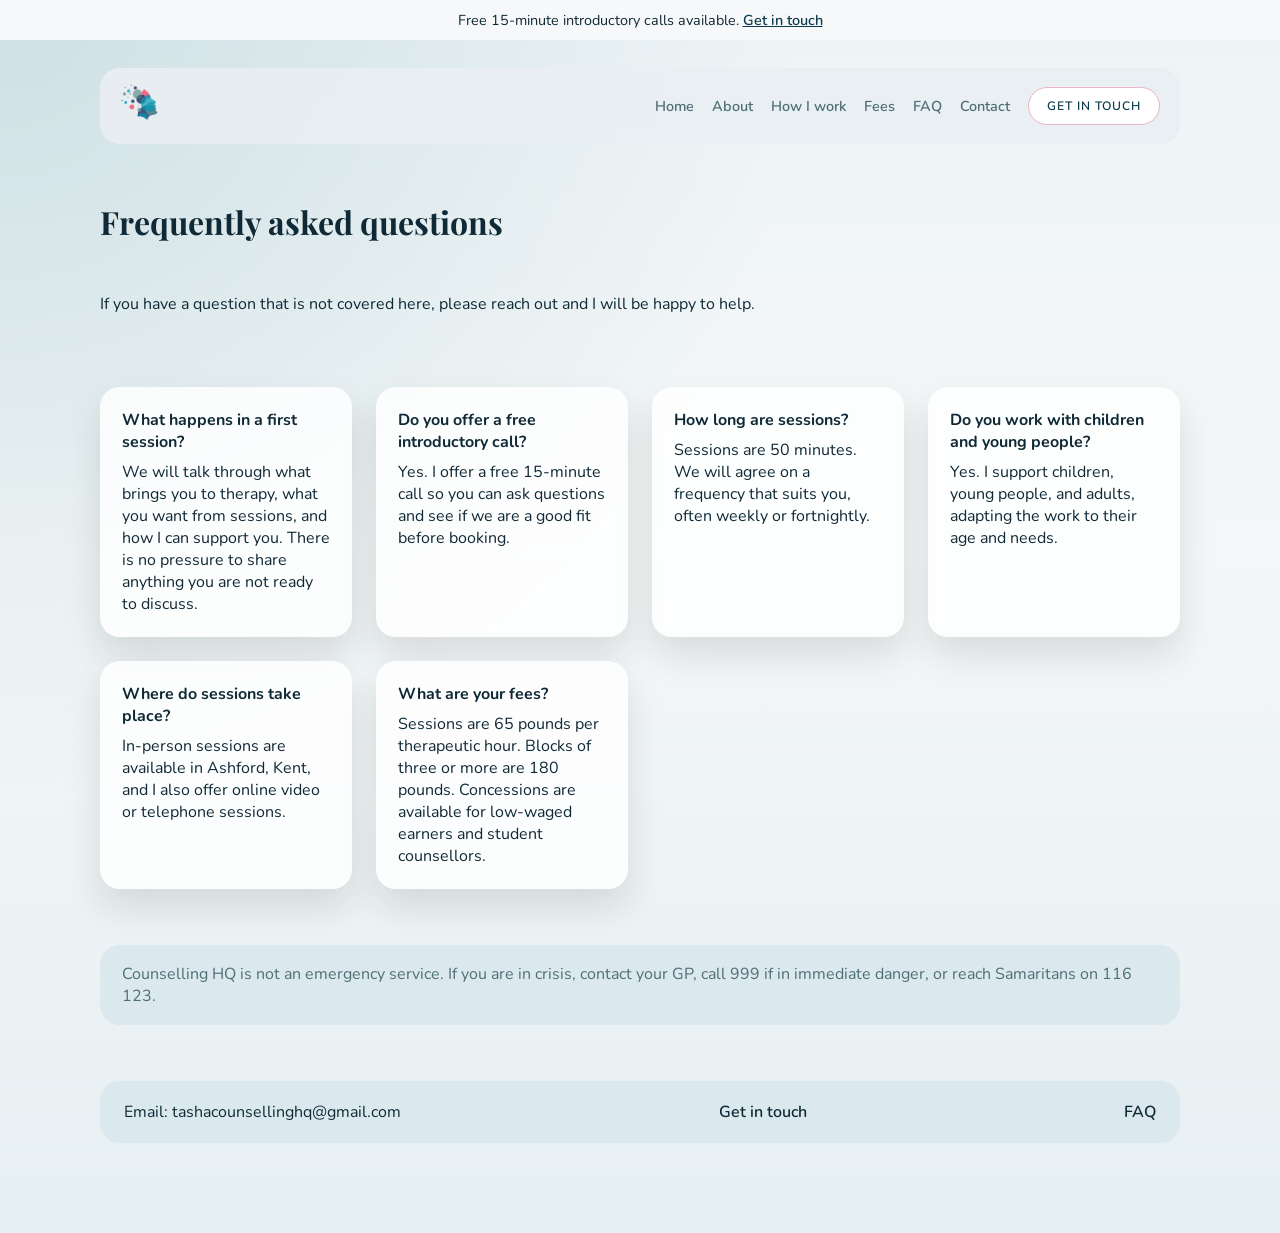
==== faq.html @ eb8c7143 "FAQ page" ====
<!doctype html>
<html lang="en">
  <head>
    <meta charset="utf-8" />
    <meta name="viewport" content="width=device-width, initial-scale=1" />
    <title>Counselling HQ - FAQ</title>
    <link rel="preconnect" href="https://fonts.googleapis.com" />
    <link rel="preconnect" href="https://fonts.gstatic.com" crossorigin />
    <link
      href="https://fonts.googleapis.com/css2?family=Playfair+Display:wght@500;600;700&family=Nunito:wght@300;400;600&display=swap"
      rel="stylesheet"
    />
    <link rel="stylesheet" href="css/style.css" />
  </head>
  <body>
    <div class="announcement">
      Free 15-minute introductory calls available. <a href="#">Get in touch</a>
    </div>

    <main class="page">
      <header>
        <a class="logo" href="index.html">
          <img src="images/logoImage.png" alt="Counselling HQ logo" />
        </a>
        <nav>
          <a href="index.html">Home</a>
          <a href="#">About</a>
          <a href="#">How I work</a>
          <a href="#">Fees</a>
          <a href="faq.html">FAQ</a>
          <a href="#">Contact</a>
          <a class="button" href="#">Get in touch</a>
        </nav>
      </header>

      <section class="section">
        <h1 class="section-title">Frequently asked questions</h1>
        <p>
          If you have a question that is not covered here, please reach out and I will be
          happy to help.
        </p>
      </section>

      <section class="section split">
        <div class="panel">
          <strong>What happens in a first session?</strong>
          We will talk through what brings you to therapy, what you want from sessions, and
          how I can support you. There is no pressure to share anything you are not ready to
          discuss.
        </div>
        <div class="panel">
          <strong>Do you offer a free introductory call?</strong>
          Yes. I offer a free 15-minute call so you can ask questions and see if we are a
          good fit before booking.
        </div>
        <div class="panel">
          <strong>How long are sessions?</strong>
          Sessions are 50 minutes. We will agree on a frequency that suits you, often weekly
          or fortnightly.
        </div>
        <div class="panel">
          <strong>Do you work with children and young people?</strong>
          Yes. I support children, young people, and adults, adapting the work to their age
          and needs.
        </div>
        <div class="panel">
          <strong>Where do sessions take place?</strong>
          In-person sessions are available in Ashford, Kent, and I also offer online video
          or telephone sessions.
        </div>
        <div class="panel">
          <strong>What are your fees?</strong>
          Sessions are 65 pounds per therapeutic hour. Blocks of three or more are 180
          pounds. Concessions are available for low-waged earners and student counsellors.
        </div>
      </section>

      <section class="note">
        Counselling HQ is not an emergency service. If you are in crisis, contact your GP,
        call 999 if in immediate danger, or reach Samaritans on 116 123.
      </section>

      <section class="cta-band">
        <span>Email: tashacounsellinghq@gmail.com</span>
        <a href="mailto:tashacounsellinghq@gmail.com">Get in touch</a>
        <a href="faq.html">FAQ</a>
      </section>
    </main>
  </body>
</html>
---- css/style.css ----
:root {
  color-scheme: light;
  --ink: #0f2a36;
  --muted: #4f6f78;
  --cream: #eef4f6;
  --sand: #dbe8ed;
  --olive: #0d3b4c;
  --stone: #9bc1c8;
  --blush: #e9b6c3;
  --shadow: 0 24px 50px rgba(15, 42, 54, 0.18);
  --radius: 26px;
}

* {
  box-sizing: border-box;
}

body {
  margin: 0;
  font-family: "Nunito", "Segoe UI", sans-serif;
  color: var(--ink);
  background:
    radial-gradient(circle at top left, rgba(155, 193, 200, 0.4), transparent 45%),
    linear-gradient(180deg, var(--cream) 0%, #f4f7f8 45%, #e6eff2 100%);
  min-height: 100vh;
}

.announcement {
  background: #f6f8f9;
  color: var(--ink);
  text-align: center;
  padding: 10px 16px;
  font-size: 0.9rem;
}

.announcement a {
  color: var(--olive);
  text-decoration: underline;
  font-weight: 600;
}

.page {
  max-width: 1120px;
  margin: 0 auto;
  padding: 28px 20px 90px;
  display: grid;
  gap: 56px;
}

header {
  display: flex;
  align-items: center;
  justify-content: space-between;
  gap: 18px;
  flex-wrap: wrap;
  background: rgba(233, 239, 242, 0.9);
  padding: 16px 20px;
  border-radius: 20px;
}

.logo {
  font-family: "Playfair Display", "Times New Roman", serif;
  letter-spacing: 0.08em;
  text-transform: uppercase;
  font-size: 0.95rem;
  text-decoration: none;
  color: var(--ink);
  display: inline-flex;
  align-items: center;
  gap: 12px;
}

.logo img {
  width: 44px;
  height: 44px;
  object-fit: contain;
}

nav {
  display: flex;
  align-items: center;
  gap: 18px;
  flex-wrap: wrap;
}

nav a {
  text-decoration: none;
  color: var(--muted);
  font-weight: 600;
  font-size: 0.9rem;
}

.button {
  padding: 10px 18px;
  border-radius: 999px;
  border: 1.5px solid var(--blush);
  font-weight: 600;
  letter-spacing: 0.08em;
  text-transform: uppercase;
  font-size: 0.76rem;
  color: var(--olive);
  text-decoration: none;
  background: white;
}

.hero {
  display: grid;
  gap: 32px;
  grid-template-columns: repeat(auto-fit, minmax(260px, 1fr));
  align-items: center;
}

.hero h1 {
  font-family: "Playfair Display", "Times New Roman", serif;
  font-size: clamp(2.6rem, 1.6rem + 3vw, 4.4rem);
  margin: 0 0 16px;
}

.hero p {
  margin: 0 0 20px;
  color: var(--muted);
  font-size: 1.05rem;
  max-width: 520px;
}

.hero-actions {
  display: flex;
  flex-wrap: wrap;
  gap: 12px;
}

.hero-actions a {
  text-decoration: none;
  padding: 12px 22px;
  border-radius: 999px;
  font-weight: 600;
  transition: transform 0.2s ease;
}

.hero-actions .primary {
  background: var(--olive);
  color: white;
  box-shadow: 0 16px 30px rgba(13, 59, 76, 0.28);
}

.hero-actions .secondary {
  border: 1px solid var(--blush);
  color: var(--olive);
  background: white;
}

.hero-actions a:hover {
  transform: translateY(-2px);
}

.hero-image {
  border-radius: var(--radius);
  min-height: 320px;
  background:
    linear-gradient(140deg, rgba(13, 59, 76, 0.25), rgba(155, 193, 200, 0.7)),
    url("../image.png") center/cover;
  box-shadow: var(--shadow);
}

.section-title {
  font-family: "Playfair Display", "Times New Roman", serif;
  font-size: 2rem;
  margin: 0 0 14px;
}

.section {
  display: grid;
  gap: 20px;
}

.split {
  display: grid;
  gap: 24px;
  grid-template-columns: repeat(auto-fit, minmax(240px, 1fr));
}

.panel {
  background: rgba(255, 255, 255, 0.85);
  border-radius: 20px;
  padding: 22px;
  box-shadow: 0 18px 35px rgba(36, 30, 25, 0.12);
}

.panel strong {
  display: block;
  margin-bottom: 8px;
}

.list {
  margin: 0;
  padding-left: 18px;
  color: var(--muted);
}

.quote {
  font-family: "Playfair Display", "Times New Roman", serif;
  font-size: 1.6rem;
  color: var(--olive);
}

.cta-band {
  background: var(--sand);
  border-radius: 20px;
  padding: 20px 24px;
  display: flex;
  align-items: center;
  justify-content: space-between;
  gap: 16px;
  flex-wrap: wrap;
}

.cta-band a {
  text-decoration: none;
  color: var(--ink);
  font-weight: 600;
}

.note {
  background: var(--sand);
  padding: 18px 22px;
  border-radius: 20px;
  color: var(--muted);
}

@media (max-width: 720px) {
  header {
    flex-direction: column;
    align-items: flex-start;
  }

  nav {
    width: 100%;
    justify-content: space-between;
  }
}
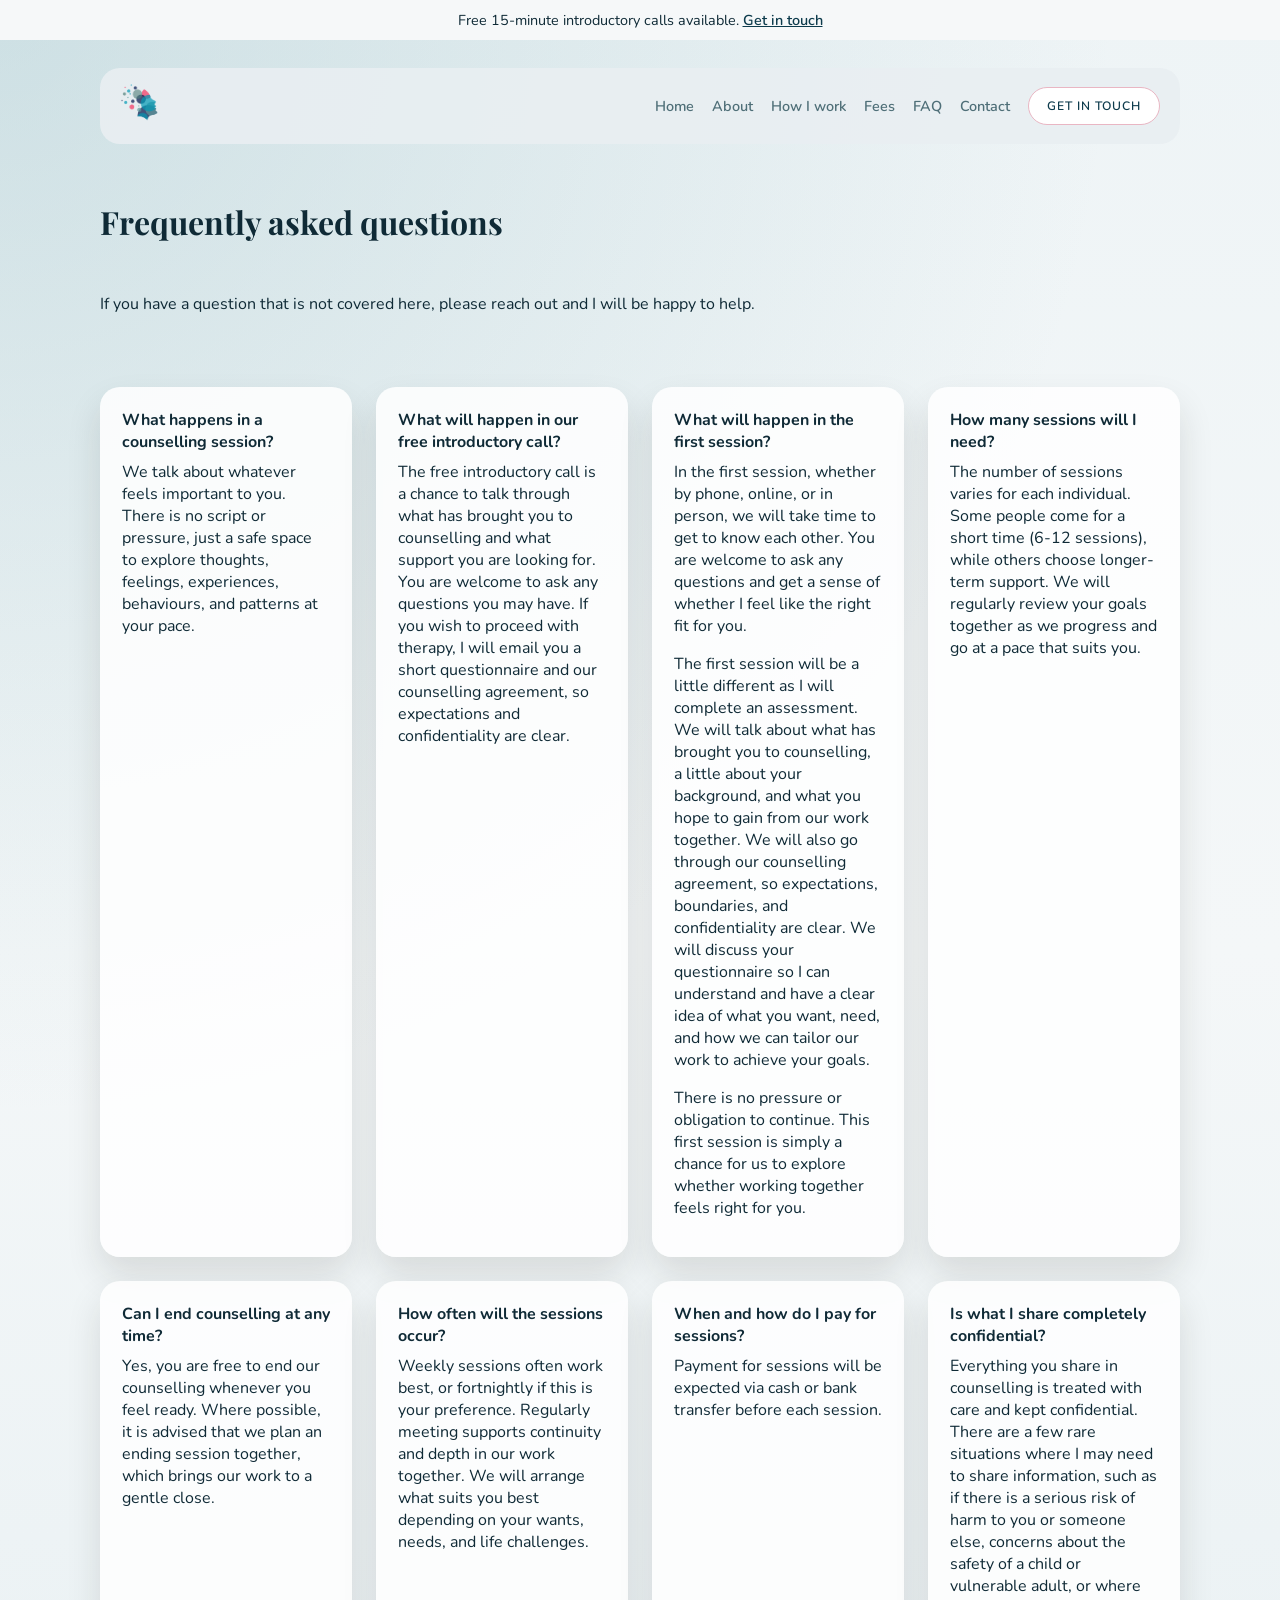
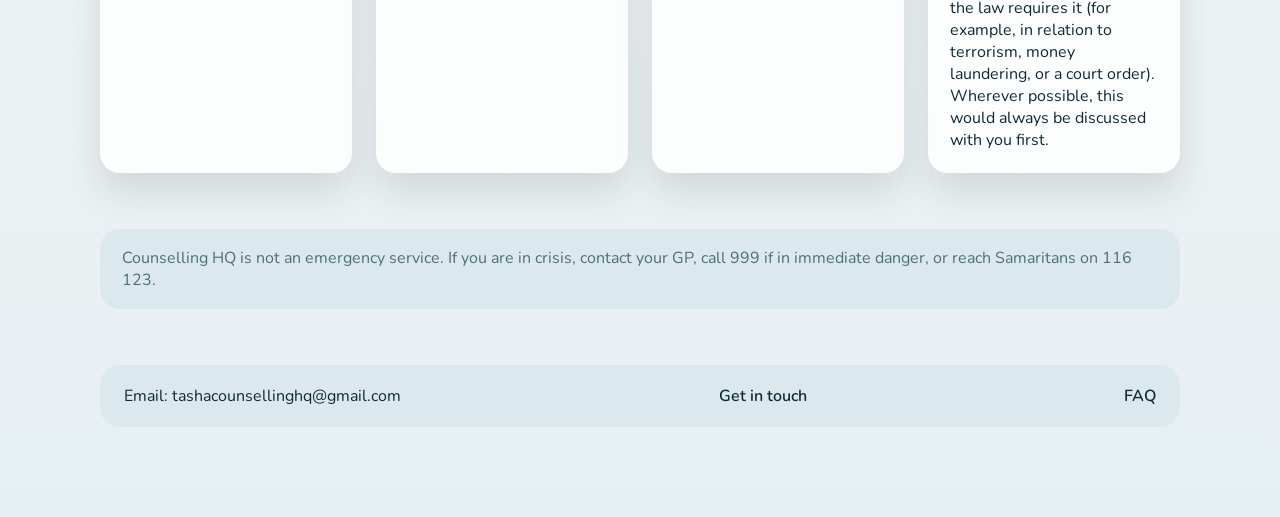
==== commit 5602fa92: "FAQ entries" ====
--- a/faq.html
+++ b/faq.html
@@ -43,35 +43,69 @@
 
       <section class="section split">
         <div class="panel">
-          <strong>What happens in a first session?</strong>
-          We will talk through what brings you to therapy, what you want from sessions, and
-          how I can support you. There is no pressure to share anything you are not ready to
-          discuss.
+          <strong>What happens in a counselling session?</strong>
+          We talk about whatever feels important to you. There is no script or pressure,
+          just a safe space to explore thoughts, feelings, experiences, behaviours, and
+          patterns at your pace.
         </div>
         <div class="panel">
-          <strong>Do you offer a free introductory call?</strong>
-          Yes. I offer a free 15-minute call so you can ask questions and see if we are a
-          good fit before booking.
+          <strong>What will happen in our free introductory call?</strong>
+          The free introductory call is a chance to talk through what has brought you to
+          counselling and what support you are looking for. You are welcome to ask any
+          questions you may have. If you wish to proceed with therapy, I will email you a
+          short questionnaire and our counselling agreement, so expectations and
+          confidentiality are clear.
         </div>
         <div class="panel">
-          <strong>How long are sessions?</strong>
-          Sessions are 50 minutes. We will agree on a frequency that suits you, often weekly
-          or fortnightly.
+          <strong>What will happen in the first session?</strong>
+          In the first session, whether by phone, online, or in person, we will take time
+          to get to know each other. You are welcome to ask any questions and get a sense of
+          whether I feel like the right fit for you.
+          <p>
+            The first session will be a little different as I will complete an assessment.
+            We will talk about what has brought you to counselling, a little about your
+            background, and what you hope to gain from our work together. We will also go
+            through our counselling agreement, so expectations, boundaries, and
+            confidentiality are clear. We will discuss your questionnaire so I can
+            understand and have a clear idea of what you want, need, and how we can tailor
+            our work to achieve your goals.
+          </p>
+          <p>
+            There is no pressure or obligation to continue. This first session is simply a
+            chance for us to explore whether working together feels right for you.
+          </p>
         </div>
         <div class="panel">
-          <strong>Do you work with children and young people?</strong>
-          Yes. I support children, young people, and adults, adapting the work to their age
-          and needs.
+          <strong>How many sessions will I need?</strong>
+          The number of sessions varies for each individual. Some people come for a short
+          time (6-12 sessions), while others choose longer-term support. We will regularly
+          review your goals together as we progress and go at a pace that suits you.
         </div>
         <div class="panel">
-          <strong>Where do sessions take place?</strong>
-          In-person sessions are available in Ashford, Kent, and I also offer online video
-          or telephone sessions.
+          <strong>Can I end counselling at any time?</strong>
+          Yes, you are free to end our counselling whenever you feel ready. Where possible,
+          it is advised that we plan an ending session together, which brings our work to a
+          gentle close.
         </div>
         <div class="panel">
-          <strong>What are your fees?</strong>
-          Sessions are 65 pounds per therapeutic hour. Blocks of three or more are 180
-          pounds. Concessions are available for low-waged earners and student counsellors.
+          <strong>How often will the sessions occur?</strong>
+          Weekly sessions often work best, or fortnightly if this is your preference.
+          Regularly meeting supports continuity and depth in our work together. We will
+          arrange what suits you best depending on your wants, needs, and life challenges.
+        </div>
+        <div class="panel">
+          <strong>When and how do I pay for sessions?</strong>
+          Payment for sessions will be expected via cash or bank transfer before each
+          session.
+        </div>
+        <div class="panel">
+          <strong>Is what I share completely confidential?</strong>
+          Everything you share in counselling is treated with care and kept confidential.
+          There are a few rare situations where I may need to share information, such as if
+          there is a serious risk of harm to you or someone else, concerns about the safety
+          of a child or vulnerable adult, or where the law requires it (for example, in
+          relation to terrorism, money laundering, or a court order). Wherever possible,
+          this would always be discussed with you first.
         </div>
       </section>
 
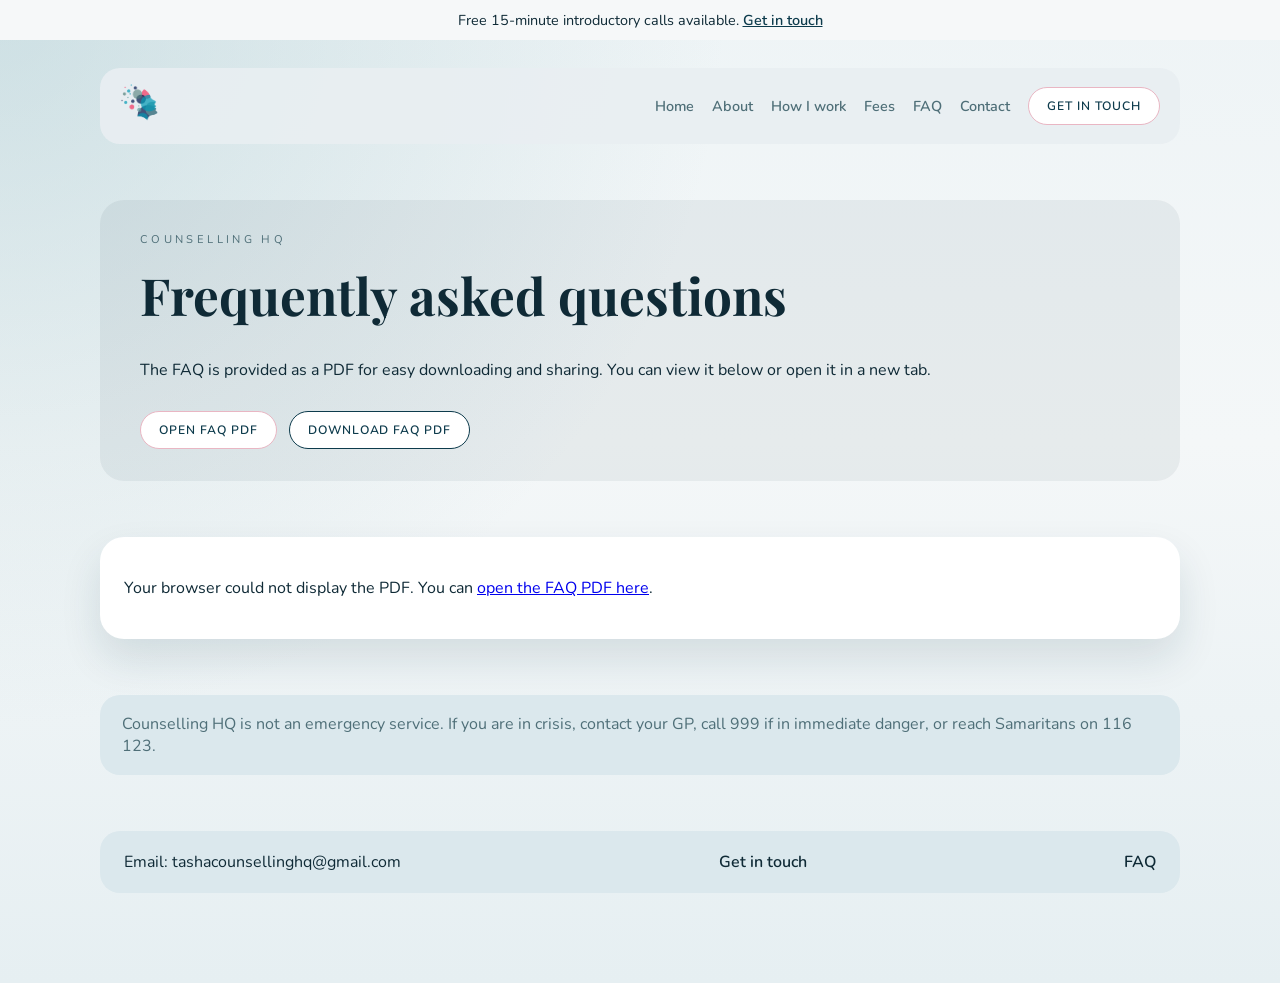
==== commit 6733d727: "faq css file" ====
--- a/faq.html
+++ b/faq.html
@@ -11,6 +11,7 @@
       rel="stylesheet"
     />
     <link rel="stylesheet" href="css/style.css" />
+    <link rel="stylesheet" href="css/faq.css" />
   </head>
   <body>
     <div class="announcement">
@@ -33,80 +34,26 @@
         </nav>
       </header>
 
-      <section class="section">
-        <h1 class="section-title">Frequently asked questions</h1>
+      <section class="faq-hero">
+        <p class="faq-eyebrow">Counselling HQ</p>
+        <h1>Frequently asked questions</h1>
         <p>
-          If you have a question that is not covered here, please reach out and I will be
-          happy to help.
+          The FAQ is provided as a PDF for easy downloading and sharing. You can view it
+          below or open it in a new tab.
         </p>
+        <div class="faq-actions">
+          <a class="button" href="faq.pdf" target="_blank" rel="noreferrer">Open FAQ PDF</a>
+          <a class="button faq-secondary" href="faq.pdf" download>Download FAQ PDF</a>
+        </div>
       </section>
 
-      <section class="section split">
-        <div class="panel">
-          <strong>What happens in a counselling session?</strong>
-          We talk about whatever feels important to you. There is no script or pressure,
-          just a safe space to explore thoughts, feelings, experiences, behaviours, and
-          patterns at your pace.
-        </div>
-        <div class="panel">
-          <strong>What will happen in our free introductory call?</strong>
-          The free introductory call is a chance to talk through what has brought you to
-          counselling and what support you are looking for. You are welcome to ask any
-          questions you may have. If you wish to proceed with therapy, I will email you a
-          short questionnaire and our counselling agreement, so expectations and
-          confidentiality are clear.
-        </div>
-        <div class="panel">
-          <strong>What will happen in the first session?</strong>
-          In the first session, whether by phone, online, or in person, we will take time
-          to get to know each other. You are welcome to ask any questions and get a sense of
-          whether I feel like the right fit for you.
+      <section class="faq-viewer">
+        <object class="faq-pdf" data="faq.pdf" type="application/pdf">
           <p>
-            The first session will be a little different as I will complete an assessment.
-            We will talk about what has brought you to counselling, a little about your
-            background, and what you hope to gain from our work together. We will also go
-            through our counselling agreement, so expectations, boundaries, and
-            confidentiality are clear. We will discuss your questionnaire so I can
-            understand and have a clear idea of what you want, need, and how we can tailor
-            our work to achieve your goals.
+            Your browser could not display the PDF. You can
+            <a href="faq.pdf" target="_blank" rel="noreferrer">open the FAQ PDF here</a>.
           </p>
-          <p>
-            There is no pressure or obligation to continue. This first session is simply a
-            chance for us to explore whether working together feels right for you.
-          </p>
-        </div>
-        <div class="panel">
-          <strong>How many sessions will I need?</strong>
-          The number of sessions varies for each individual. Some people come for a short
-          time (6-12 sessions), while others choose longer-term support. We will regularly
-          review your goals together as we progress and go at a pace that suits you.
-        </div>
-        <div class="panel">
-          <strong>Can I end counselling at any time?</strong>
-          Yes, you are free to end our counselling whenever you feel ready. Where possible,
-          it is advised that we plan an ending session together, which brings our work to a
-          gentle close.
-        </div>
-        <div class="panel">
-          <strong>How often will the sessions occur?</strong>
-          Weekly sessions often work best, or fortnightly if this is your preference.
-          Regularly meeting supports continuity and depth in our work together. We will
-          arrange what suits you best depending on your wants, needs, and life challenges.
-        </div>
-        <div class="panel">
-          <strong>When and how do I pay for sessions?</strong>
-          Payment for sessions will be expected via cash or bank transfer before each
-          session.
-        </div>
-        <div class="panel">
-          <strong>Is what I share completely confidential?</strong>
-          Everything you share in counselling is treated with care and kept confidential.
-          There are a few rare situations where I may need to share information, such as if
-          there is a serious risk of harm to you or someone else, concerns about the safety
-          of a child or vulnerable adult, or where the law requires it (for example, in
-          relation to terrorism, money laundering, or a court order). Wherever possible,
-          this would always be discussed with you first.
-        </div>
+        </object>
       </section>
 
       <section class="note">
--- a/css/style.css
+++ b/css/style.css
@@ -227,6 +227,7 @@
   color: var(--muted);
 }
 
+
 @media (max-width: 720px) {
   header {
     flex-direction: column;
--- a/css/faq.css
+++ b/css/faq.css
@@ -0,0 +1,45 @@
+.faq-hero {
+  background: rgba(15, 42, 54, 0.06);
+  border-radius: 24px;
+  padding: 32px clamp(20px, 4vw, 40px);
+  display: grid;
+  gap: 14px;
+}
+
+.faq-hero h1 {
+  font-family: "Playfair Display", "Times New Roman", serif;
+  font-size: clamp(2.2rem, 1.6rem + 2vw, 3.2rem);
+  margin: 0;
+}
+
+.faq-eyebrow {
+  text-transform: uppercase;
+  letter-spacing: 0.3em;
+  font-size: 0.7rem;
+  color: var(--muted);
+  margin: 0;
+}
+
+.faq-actions {
+  display: flex;
+  flex-wrap: wrap;
+  gap: 12px;
+}
+
+.faq-secondary {
+  border-color: var(--olive);
+}
+
+.faq-viewer {
+  background: white;
+  border-radius: 24px;
+  padding: clamp(16px, 3vw, 24px);
+  box-shadow: 0 20px 40px rgba(13, 59, 76, 0.12);
+}
+
+.faq-pdf {
+  width: 100%;
+  min-height: 70vh;
+  border: none;
+  border-radius: 18px;
+}
